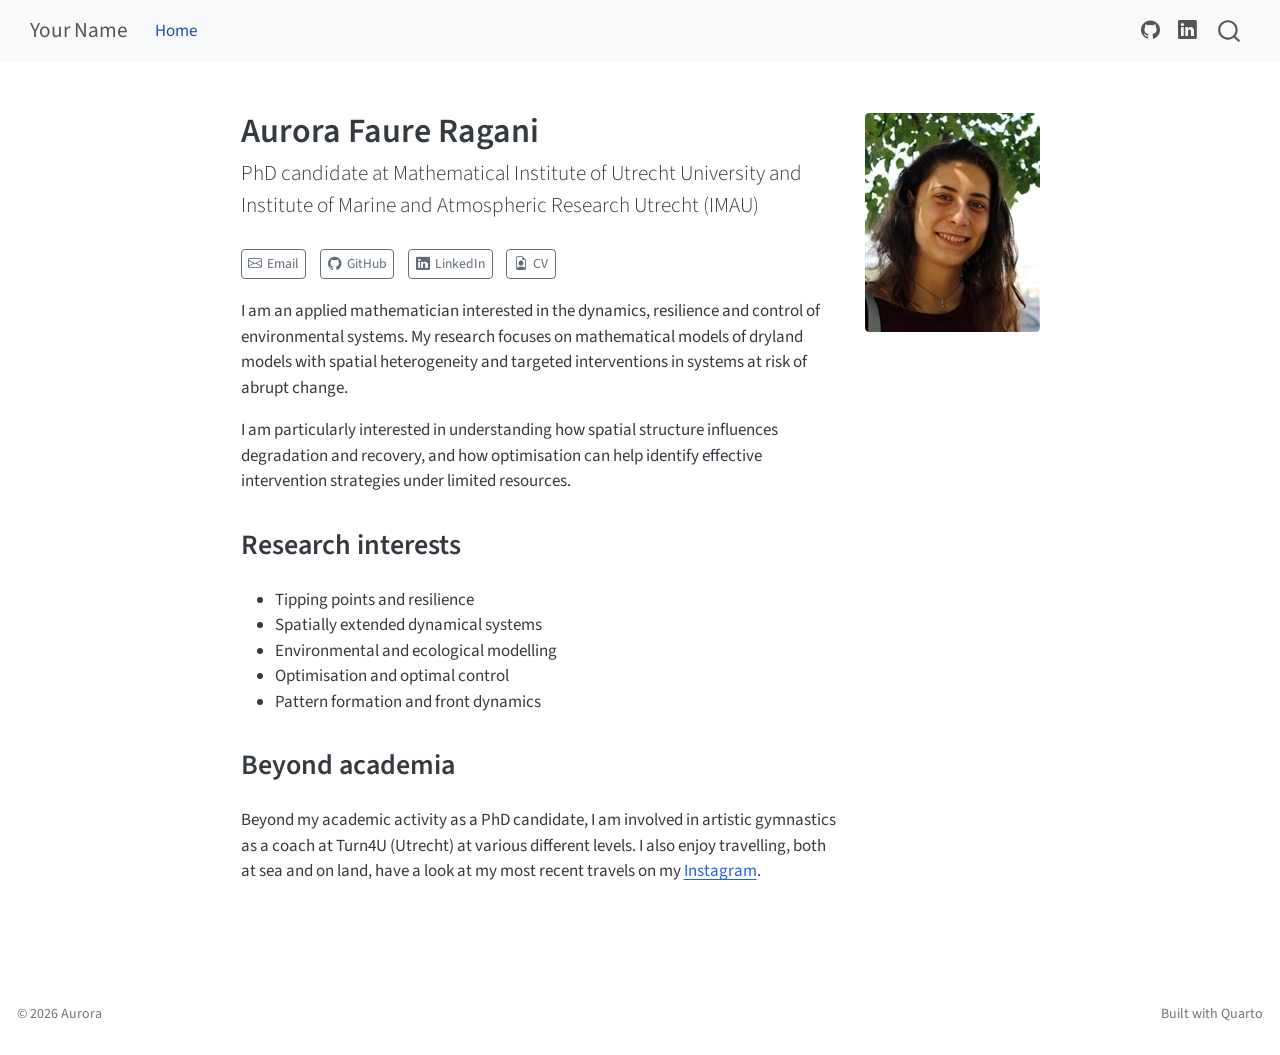
==== index.html @ 25d26d9f "Built site for gh-pages" ====
<!DOCTYPE html>
<html xmlns="http://www.w3.org/1999/xhtml" lang="en" xml:lang="en"><head>

<meta charset="utf-8">
<meta name="generator" content="quarto-1.9.38">

<meta name="viewport" content="width=device-width, initial-scale=1.0, user-scalable=yes">


<title>Aurora Faure Ragani – Your Name</title>
<style>
/* Default styles provided by pandoc.
** See https://pandoc.org/MANUAL.html#variables-for-html for config info.
*/
code{white-space: pre-wrap;}
span.smallcaps{font-variant: small-caps;}
div.columns{display: flex; gap: min(4vw, 1.5em);}
div.column{flex: auto; overflow-x: auto;}
div.hanging-indent{margin-left: 1.5em; text-indent: -1.5em;}
ul.task-list{list-style: none;}
ul.task-list li input[type="checkbox"] {
  width: 0.8em;
  margin: 0 0.8em 0.2em -1em; /* quarto-specific, see https://github.com/quarto-dev/quarto-cli/issues/4556 */ 
  vertical-align: middle;
}
</style>


<script src="site_libs/quarto-nav/quarto-nav.js"></script>
<script src="site_libs/quarto-nav/headroom.min.js"></script>
<script src="site_libs/clipboard/clipboard.min.js"></script>
<script src="site_libs/quarto-search/autocomplete.umd.js"></script>
<script src="site_libs/quarto-search/fuse.min.js"></script>
<script src="site_libs/quarto-search/quarto-search.js"></script>
<meta name="quarto:offset" content="./">
<script src="site_libs/quarto-html/quarto.js" type="module"></script>
<script src="site_libs/quarto-html/tabsets/tabsets.js" type="module"></script>
<script src="site_libs/quarto-html/popper.min.js"></script>
<script src="site_libs/quarto-html/tippy.umd.min.js"></script>
<link href="site_libs/quarto-html/tippy.css" rel="stylesheet">
<link href="site_libs/quarto-html/quarto-syntax-highlighting-15634bcf2e68342d4ad2dfa704d543f6.css" rel="stylesheet" id="quarto-text-highlighting-styles">
<script src="site_libs/bootstrap/bootstrap.min.js"></script>
<link href="site_libs/bootstrap/bootstrap-icons.css" rel="stylesheet">
<link href="site_libs/bootstrap/bootstrap-a0f9fd0d421825b736dc1bbcbcba2219.min.css" rel="stylesheet" append-hash="true" id="quarto-bootstrap" data-mode="light">
<script id="quarto-search-options" type="application/json">{
  "location": "navbar",
  "copy-button": false,
  "collapse-after": 3,
  "panel-placement": "end",
  "type": "overlay",
  "limit": 50,
  "keyboard-shortcut": [
    "f",
    "/",
    "s"
  ],
  "show-item-context": false,
  "language": {
    "search-no-results-text": "No results",
    "search-matching-documents-text": "matching documents",
    "search-copy-link-title": "Copy link to search",
    "search-hide-matches-text": "Hide additional matches",
    "search-more-match-text": "more match in this document",
    "search-more-matches-text": "more matches in this document",
    "search-clear-button-title": "Clear",
    "search-text-placeholder": "",
    "search-detached-cancel-button-title": "Cancel",
    "search-submit-button-title": "Submit",
    "search-label": "Search"
  }
}</script>
<style>html{ scroll-behavior: smooth; }</style>


<link rel="stylesheet" href="styles.css">
</head>

<body class="nav-fixed fullcontent quarto-light">

<div id="quarto-search-results"></div>
  <header id="quarto-header" class="headroom fixed-top">
    <nav class="navbar navbar-expand-lg " data-bs-theme="dark">
      <div class="navbar-container container-fluid">
      <div class="navbar-brand-container mx-auto">
    <a class="navbar-brand" href="./index.html">
    <span class="navbar-title">Your Name</span>
    </a>
  </div>
            <div id="quarto-search" class="" title="Search"></div>
          <button class="navbar-toggler" type="button" data-bs-toggle="collapse" data-bs-target="#navbarCollapse" aria-controls="navbarCollapse" role="menu" aria-expanded="false" aria-label="Toggle navigation" onclick="if (window.quartoToggleHeadroom) { window.quartoToggleHeadroom(); }">
  <span class="navbar-toggler-icon"></span>
</button>
          <div class="collapse navbar-collapse" id="navbarCollapse">
            <ul class="navbar-nav navbar-nav-scroll me-auto">
  <li class="nav-item">
    <a class="nav-link active" href="./index.html" aria-current="page"> 
<span class="menu-text">Home</span></a>
  </li>  
</ul>
            <ul class="navbar-nav navbar-nav-scroll ms-auto">
  <li class="nav-item compact">
    <a class="nav-link" href="https://github.com/aurorafaureragani"> <i class="bi bi-github" role="img" aria-label="GitHub">
</i> 
<span class="menu-text"></span></a>
  </li>  
  <li class="nav-item compact">
    <a class="nav-link" href="https://www.linkedin.com/in/aurora-f-b29453156/"> <i class="bi bi-linkedin" role="img" aria-label="LinkedIn">
</i> 
<span class="menu-text"></span></a>
  </li>  
</ul>
          </div> <!-- /navcollapse -->
            <div class="quarto-navbar-tools">
</div>
      </div> <!-- /container-fluid -->
    </nav>
</header>
<!-- content -->
<div id="quarto-content" class="quarto-container page-columns page-rows-contents page-layout-article page-navbar">
<!-- sidebar -->
<!-- margin-sidebar -->
    
<!-- main -->
<div class="quarto-about-solana column-body">
  <div class="about-entity">
    <div class="entity-contents">
      <header id="title-block-header" class="quarto-title-block default">
<div class="quarto-title">
<h1 class="title">Aurora Faure Ragani</h1>
<p class="subtitle lead">PhD candidate at Mathematical Institute of Utrecht University and Institute of Marine and Atmospheric Research Utrecht (IMAU)</p>
</div>
<div class="quarto-title-meta">
  </div>
</header> <div class="about-links">
  <a href="mailto:a.faureragani@uu.nl" class="about-link" rel="" target="">
    <i class="bi bi-envelope"></i>
     <span class="about-link-text">Email</span>
  </a>
  <a href="https://github.com/aurorafaureragani" class="about-link" rel="" target="">
    <i class="bi bi-github"></i>
     <span class="about-link-text">GitHub</span>
  </a>
  <a href="https://www.linkedin.com/in/aurora-f-b29453156/" class="about-link" rel="" target="">
    <i class="bi bi-linkedin"></i>
     <span class="about-link-text">LinkedIn</span>
  </a>
  <a href="/files/cv.pdf" class="about-link" rel="" target="">
    <i class="bi bi-file-earmark-person"></i>
     <span class="about-link-text">CV</span>
  </a>
</div>
      <div class="about-contents"><main class="content" id="quarto-document-content">
<p>I am an applied mathematician interested in the dynamics, resilience and control of environmental systems. My research focuses on mathematical models of dryland models with spatial heterogeneity and targeted interventions in systems at risk of abrupt change.</p>
<p>I am particularly interested in understanding how spatial structure influences degradation and recovery, and how optimisation can help identify effective intervention strategies under limited resources.</p>
<section id="research-interests" class="level2">
<h2 data-anchor-id="research-interests">Research interests</h2>
<ul>
<li>Tipping points and resilience</li>
<li>Spatially extended dynamical systems</li>
<li>Environmental and ecological modelling</li>
<li>Optimisation and optimal control</li>
<li>Pattern formation and front dynamics</li>
</ul>
</section>
<section id="beyond-academia" class="level2">
<h2 data-anchor-id="beyond-academia">Beyond academia</h2>
<p>Beyond my academic activity as a PhD candidate, I am involved in artistic gymnastics as a coach at Turn4U (Utrecht) at various different levels. I also enjoy travelling, both at sea and on land, have a look at my most recent travels on my <a href="https://www.instagram.com/aurorafaureragani/">Instagram</a>.</p>


</section>
</main></div>
    </div>
    <img src="images/profile.jpg" class="about-image
  rounded " style="width: 18em;">
  </div>
</div>
 <!-- /main -->
<script id="quarto-html-after-body" type="application/javascript">
  window.document.addEventListener("DOMContentLoaded", function (event) {
    const isCodeAnnotation = (el) => {
      for (const clz of el.classList) {
        if (clz.startsWith('code-annotation-')) {                     
          return true;
        }
      }
      return false;
    }
    const onCopySuccess = function(e) {
      // button target
      const button = e.trigger;
      // don't keep focus
      button.blur();
      // flash "checked"
      button.classList.add('code-copy-button-checked');
      var currentTitle = button.getAttribute("title");
      button.setAttribute("title", "Copied!");
      let tooltip;
      if (window.bootstrap) {
        button.setAttribute("data-bs-toggle", "tooltip");
        button.setAttribute("data-bs-placement", "left");
        button.setAttribute("data-bs-title", "Copied!");
        tooltip = new bootstrap.Tooltip(button, 
          { trigger: "manual", 
            customClass: "code-copy-button-tooltip",
            offset: [0, -8]});
        tooltip.show();    
      }
      setTimeout(function() {
        if (tooltip) {
          tooltip.hide();
          button.removeAttribute("data-bs-title");
          button.removeAttribute("data-bs-toggle");
          button.removeAttribute("data-bs-placement");
        }
        button.setAttribute("title", currentTitle);
        button.classList.remove('code-copy-button-checked');
      }, 1000);
      // clear code selection
      e.clearSelection();
    }
    const getTextToCopy = function(trigger) {
      const outerScaffold = trigger.parentElement.cloneNode(true);
      const codeEl = outerScaffold.querySelector('code');
      for (const childEl of codeEl.children) {
        if (isCodeAnnotation(childEl)) {
          childEl.remove();
        }
      }
      return codeEl.innerText;
    }
    const clipboard = new window.ClipboardJS('.code-copy-button:not([data-in-quarto-modal])', {
      text: getTextToCopy
    });
    clipboard.on('success', onCopySuccess);
    if (window.document.getElementById('quarto-embedded-source-code-modal')) {
      const clipboardModal = new window.ClipboardJS('.code-copy-button[data-in-quarto-modal]', {
        text: getTextToCopy,
        container: window.document.getElementById('quarto-embedded-source-code-modal')
      });
      clipboardModal.on('success', onCopySuccess);
    }
      var localhostRegex = new RegExp(/^(?:http|https):\/\/localhost\:?[0-9]*\//);
      var mailtoRegex = new RegExp(/^mailto:/);
        var filterRegex = new RegExp("https:\/\/aurorafaureragani\.github\.io");
      var isInternal = (href) => {
          return filterRegex.test(href) || localhostRegex.test(href) || mailtoRegex.test(href);
      }
      // Inspect non-navigation links and adorn them if external
     var links = window.document.querySelectorAll('a[href]:not(.nav-link):not(.navbar-brand):not(.toc-action):not(.sidebar-link):not(.sidebar-item-toggle):not(.pagination-link):not(.no-external):not([aria-hidden]):not(.dropdown-item):not(.quarto-navigation-tool):not(.about-link)');
      for (var i=0; i<links.length; i++) {
        const link = links[i];
        if (!isInternal(link.href)) {
          // undo the damage that might have been done by quarto-nav.js in the case of
          // links that we want to consider external
          if (link.dataset.originalHref !== undefined) {
            link.href = link.dataset.originalHref;
          }
        }
      }
    function tippyHover(el, contentFn, onTriggerFn, onUntriggerFn) {
      const config = {
        allowHTML: true,
        maxWidth: 500,
        delay: 100,
        arrow: false,
        appendTo: function(el) {
            return el.parentElement;
        },
        interactive: true,
        interactiveBorder: 10,
        theme: 'quarto',
        placement: 'bottom-start',
      };
      if (contentFn) {
        config.content = contentFn;
      }
      if (onTriggerFn) {
        config.onTrigger = onTriggerFn;
      }
      if (onUntriggerFn) {
        config.onUntrigger = onUntriggerFn;
      }
      window.tippy(el, config); 
    }
    const noterefs = window.document.querySelectorAll('a[role="doc-noteref"]');
    for (var i=0; i<noterefs.length; i++) {
      const ref = noterefs[i];
      tippyHover(ref, function() {
        // use id or data attribute instead here
        let href = ref.getAttribute('data-footnote-href') || ref.getAttribute('href');
        try { href = new URL(href).hash; } catch {}
        const id = href.replace(/^#\/?/, "");
        const note = window.document.getElementById(id);
        if (note) {
          return note.innerHTML;
        } else {
          return "";
        }
      });
    }
    const xrefs = window.document.querySelectorAll('a.quarto-xref');
    const processXRef = (id, note) => {
      // Strip column container classes
      const stripColumnClz = (el) => {
        el.classList.remove("page-full", "page-columns");
        if (el.children) {
          for (const child of el.children) {
            stripColumnClz(child);
          }
        }
      }
      stripColumnClz(note)
      if (id === null || id.startsWith('sec-')) {
        // Special case sections, only their first couple elements
        const container = document.createElement("div");
        if (note.children && note.children.length > 2) {
          container.appendChild(note.children[0].cloneNode(true));
          for (let i = 1; i < note.children.length; i++) {
            const child = note.children[i];
            if (child.tagName === "P" && child.innerText === "") {
              continue;
            } else {
              container.appendChild(child.cloneNode(true));
              break;
            }
          }
          if (window.Quarto?.typesetMath) {
            window.Quarto.typesetMath(container);
          }
          return container.innerHTML
        } else {
          if (window.Quarto?.typesetMath) {
            window.Quarto.typesetMath(note);
          }
          return note.innerHTML;
        }
      } else {
        // Remove any anchor links if they are present
        const anchorLink = note.querySelector('a.anchorjs-link');
        if (anchorLink) {
          anchorLink.remove();
        }
        if (window.Quarto?.typesetMath) {
          window.Quarto.typesetMath(note);
        }
        if (note.classList.contains("callout")) {
          return note.outerHTML;
        } else {
          return note.innerHTML;
        }
      }
    }
    for (var i=0; i<xrefs.length; i++) {
      const xref = xrefs[i];
      tippyHover(xref, undefined, function(instance) {
        instance.disable();
        let url = xref.getAttribute('href');
        let hash = undefined; 
        if (url.startsWith('#')) {
          hash = url;
        } else {
          try { hash = new URL(url).hash; } catch {}
        }
        if (hash) {
          const id = hash.replace(/^#\/?/, "");
          const note = window.document.getElementById(id);
          if (note !== null) {
            try {
              const html = processXRef(id, note.cloneNode(true));
              instance.setContent(html);
            } finally {
              instance.enable();
              instance.show();
            }
          } else {
            // See if we can fetch this
            fetch(url.split('#')[0])
            .then(res => res.text())
            .then(html => {
              const parser = new DOMParser();
              const htmlDoc = parser.parseFromString(html, "text/html");
              const note = htmlDoc.getElementById(id);
              if (note !== null) {
                const html = processXRef(id, note);
                instance.setContent(html);
              } 
            }).finally(() => {
              instance.enable();
              instance.show();
            });
          }
        } else {
          // See if we can fetch a full url (with no hash to target)
          // This is a special case and we should probably do some content thinning / targeting
          fetch(url)
          .then(res => res.text())
          .then(html => {
            const parser = new DOMParser();
            const htmlDoc = parser.parseFromString(html, "text/html");
            const note = htmlDoc.querySelector('main.content');
            if (note !== null) {
              // This should only happen for chapter cross references
              // (since there is no id in the URL)
              // remove the first header
              if (note.children.length > 0 && note.children[0].tagName === "HEADER") {
                note.children[0].remove();
              }
              const html = processXRef(null, note);
              instance.setContent(html);
            } 
          }).finally(() => {
            instance.enable();
            instance.show();
          });
        }
      }, function(instance) {
      });
    }
        let selectedAnnoteEl;
        const selectorForAnnotation = ( cell, annotation) => {
          let cellAttr = 'data-code-cell="' + cell + '"';
          let lineAttr = 'data-code-annotation="' +  annotation + '"';
          const selector = 'span[' + cellAttr + '][' + lineAttr + ']';
          return selector;
        }
        const selectCodeLines = (annoteEl) => {
          const doc = window.document;
          const targetCell = annoteEl.getAttribute("data-target-cell");
          const targetAnnotation = annoteEl.getAttribute("data-target-annotation");
          const annoteSpan = window.document.querySelector(selectorForAnnotation(targetCell, targetAnnotation));
          const lines = annoteSpan.getAttribute("data-code-lines").split(",");
          const lineIds = lines.map((line) => {
            return targetCell + "-" + line;
          })
          let top = null;
          let height = null;
          let parent = null;
          if (lineIds.length > 0) {
              //compute the position of the single el (top and bottom and make a div)
              const el = window.document.getElementById(lineIds[0]);
              top = el.offsetTop;
              height = el.offsetHeight;
              parent = el.parentElement.parentElement;
            if (lineIds.length > 1) {
              const lastEl = window.document.getElementById(lineIds[lineIds.length - 1]);
              const bottom = lastEl.offsetTop + lastEl.offsetHeight;
              height = bottom - top;
            }
            if (top !== null && height !== null && parent !== null) {
              // cook up a div (if necessary) and position it 
              let div = window.document.getElementById("code-annotation-line-highlight");
              if (div === null) {
                div = window.document.createElement("div");
                div.setAttribute("id", "code-annotation-line-highlight");
                div.style.position = 'absolute';
                parent.appendChild(div);
              }
              div.style.top = top - 2 + "px";
              div.style.height = height + 4 + "px";
              div.style.left = 0;
              let gutterDiv = window.document.getElementById("code-annotation-line-highlight-gutter");
              if (gutterDiv === null) {
                gutterDiv = window.document.createElement("div");
                gutterDiv.setAttribute("id", "code-annotation-line-highlight-gutter");
                gutterDiv.style.position = 'absolute';
                const codeCell = window.document.getElementById(targetCell);
                const gutter = codeCell.querySelector('.code-annotation-gutter');
                gutter.appendChild(gutterDiv);
              }
              gutterDiv.style.top = top - 2 + "px";
              gutterDiv.style.height = height + 4 + "px";
            }
            selectedAnnoteEl = annoteEl;
          }
        };
        const unselectCodeLines = () => {
          const elementsIds = ["code-annotation-line-highlight", "code-annotation-line-highlight-gutter"];
          elementsIds.forEach((elId) => {
            const div = window.document.getElementById(elId);
            if (div) {
              div.remove();
            }
          });
          selectedAnnoteEl = undefined;
        };
          // Handle positioning of the toggle
      window.addEventListener(
        "resize",
        throttle(() => {
          elRect = undefined;
          if (selectedAnnoteEl) {
            selectCodeLines(selectedAnnoteEl);
          }
        }, 10)
      );
      function throttle(fn, ms) {
      let throttle = false;
      let timer;
        return (...args) => {
          if(!throttle) { // first call gets through
              fn.apply(this, args);
              throttle = true;
          } else { // all the others get throttled
              if(timer) clearTimeout(timer); // cancel #2
              timer = setTimeout(() => {
                fn.apply(this, args);
                timer = throttle = false;
              }, ms);
          }
        };
      }
        // Attach click handler to the DT
        const annoteDls = window.document.querySelectorAll('dt[data-target-cell]');
        for (const annoteDlNode of annoteDls) {
          annoteDlNode.addEventListener('click', (event) => {
            const clickedEl = event.target;
            if (clickedEl !== selectedAnnoteEl) {
              unselectCodeLines();
              const activeEl = window.document.querySelector('dt[data-target-cell].code-annotation-active');
              if (activeEl) {
                activeEl.classList.remove('code-annotation-active');
              }
              selectCodeLines(clickedEl);
              clickedEl.classList.add('code-annotation-active');
            } else {
              // Unselect the line
              unselectCodeLines();
              clickedEl.classList.remove('code-annotation-active');
            }
          });
        }
    const findCites = (el) => {
      const parentEl = el.parentElement;
      if (parentEl) {
        const cites = parentEl.dataset.cites;
        if (cites) {
          return {
            el,
            cites: cites.split(' ')
          };
        } else {
          return findCites(el.parentElement)
        }
      } else {
        return undefined;
      }
    };
    var bibliorefs = window.document.querySelectorAll('a[role="doc-biblioref"]');
    for (var i=0; i<bibliorefs.length; i++) {
      const ref = bibliorefs[i];
      const citeInfo = findCites(ref);
      if (citeInfo) {
        tippyHover(citeInfo.el, function() {
          var popup = window.document.createElement('div');
          citeInfo.cites.forEach(function(cite) {
            var citeDiv = window.document.createElement('div');
            citeDiv.classList.add('hanging-indent');
            citeDiv.classList.add('csl-entry');
            var biblioDiv = window.document.getElementById('ref-' + cite);
            if (biblioDiv) {
              citeDiv.innerHTML = biblioDiv.innerHTML;
            }
            popup.appendChild(citeDiv);
          });
          return popup.innerHTML;
        });
      }
    }
  });
  </script>
</div> <!-- /content -->
<footer class="footer">
  <div class="nav-footer">
    <div class="nav-footer-left">
<p>© 2026 Aurora</p>
</div>   
    <div class="nav-footer-center">
      &nbsp;
    </div>
    <div class="nav-footer-right">
<p>Built with Quarto</p>
</div>
  </div>
</footer>




<script src="site_libs/quarto-html/zenscroll-min.js"></script>
</body></html>
---- site_libs/quarto-html/tippy.css ----
.tippy-box[data-animation=fade][data-state=hidden]{opacity:0}[data-tippy-root]{max-width:calc(100vw - 10px)}.tippy-box{position:relative;background-color:#333;color:#fff;border-radius:4px;font-size:14px;line-height:1.4;white-space:normal;outline:0;transition-property:transform,visibility,opacity}.tippy-box[data-placement^=top]>.tippy-arrow{bottom:0}.tippy-box[data-placement^=top]>.tippy-arrow:before{bottom:-7px;left:0;border-width:8px 8px 0;border-top-color:initial;transform-origin:center top}.tippy-box[data-placement^=bottom]>.tippy-arrow{top:0}.tippy-box[data-placement^=bottom]>.tippy-arrow:before{top:-7px;left:0;border-width:0 8px 8px;border-bottom-color:initial;transform-origin:center bottom}.tippy-box[data-placement^=left]>.tippy-arrow{right:0}.tippy-box[data-placement^=left]>.tippy-arrow:before{border-width:8px 0 8px 8px;border-left-color:initial;right:-7px;transform-origin:center left}.tippy-box[data-placement^=right]>.tippy-arrow{left:0}.tippy-box[data-placement^=right]>.tippy-arrow:before{left:-7px;border-width:8px 8px 8px 0;border-right-color:initial;transform-origin:center right}.tippy-box[data-inertia][data-state=visible]{transition-timing-function:cubic-bezier(.54,1.5,.38,1.11)}.tippy-arrow{width:16px;height:16px;color:#333}.tippy-arrow:before{content:"";position:absolute;border-color:transparent;border-style:solid}.tippy-content{position:relative;padding:5px 9px;z-index:1}
---- site_libs/quarto-html/quarto-syntax-highlighting-15634bcf2e68342d4ad2dfa704d543f6.css ----
/* quarto syntax highlight colors */
:root {
  --quarto-hl-ot-color: #003B4F;
  --quarto-hl-at-color: #657422;
  --quarto-hl-ss-color: #20794D;
  --quarto-hl-an-color: #5E5E5E;
  --quarto-hl-fu-color: #4758AB;
  --quarto-hl-st-color: #20794D;
  --quarto-hl-cf-color: #003B4F;
  --quarto-hl-op-color: #5E5E5E;
  --quarto-hl-er-color: #AD0000;
  --quarto-hl-bn-color: #AD0000;
  --quarto-hl-al-color: #AD0000;
  --quarto-hl-va-color: #111111;
  --quarto-hl-bu-color: inherit;
  --quarto-hl-ex-color: inherit;
  --quarto-hl-pp-color: #AD0000;
  --quarto-hl-in-color: #5E5E5E;
  --quarto-hl-vs-color: #20794D;
  --quarto-hl-wa-color: #5E5E5E;
  --quarto-hl-do-color: #5E5E5E;
  --quarto-hl-im-color: #00769E;
  --quarto-hl-ch-color: #20794D;
  --quarto-hl-dt-color: #AD0000;
  --quarto-hl-fl-color: #AD0000;
  --quarto-hl-co-color: #5E5E5E;
  --quarto-hl-cv-color: #5E5E5E;
  --quarto-hl-cn-color: #8f5902;
  --quarto-hl-sc-color: #5E5E5E;
  --quarto-hl-dv-color: #AD0000;
  --quarto-hl-kw-color: #003B4F;
}

/* other quarto variables */
:root {
  --quarto-font-monospace: SFMono-Regular, Menlo, Monaco, Consolas, "Liberation Mono", "Courier New", monospace;
}

/* syntax highlight based on Pandoc's rules */
pre > code.sourceCode > span {
  color: #003B4F;
}

code.sourceCode > span {
  color: #003B4F;
}

div.sourceCode,
div.sourceCode pre.sourceCode {
  color: #003B4F;
}

/* Normal */
code span {
  color: #003B4F;
}

/* Alert */
code span.al {
  color: #AD0000;
  font-style: inherit;
}

/* Annotation */
code span.an {
  color: #5E5E5E;
  font-style: inherit;
}

/* Attribute */
code span.at {
  color: #657422;
  font-style: inherit;
}

/* BaseN */
code span.bn {
  color: #AD0000;
  font-style: inherit;
}

/* BuiltIn */
code span.bu {
  font-style: inherit;
}

/* ControlFlow */
code span.cf {
  color: #003B4F;
  font-weight: bold;
  font-style: inherit;
}

/* Char */
code span.ch {
  color: #20794D;
  font-style: inherit;
}

/* Constant */
code span.cn {
  color: #8f5902;
  font-style: inherit;
}

/* Comment */
code span.co {
  color: #5E5E5E;
  font-style: inherit;
}

/* CommentVar */
code span.cv {
  color: #5E5E5E;
  font-style: italic;
}

/* Documentation */
code span.do {
  color: #5E5E5E;
  font-style: italic;
}

/* DataType */
code span.dt {
  color: #AD0000;
  font-style: inherit;
}

/* DecVal */
code span.dv {
  color: #AD0000;
  font-style: inherit;
}

/* Error */
code span.er {
  color: #AD0000;
  font-style: inherit;
}

/* Extension */
code span.ex {
  font-style: inherit;
}

/* Float */
code span.fl {
  color: #AD0000;
  font-style: inherit;
}

/* Function */
code span.fu {
  color: #4758AB;
  font-style: inherit;
}

/* Import */
code span.im {
  color: #00769E;
  font-style: inherit;
}

/* Information */
code span.in {
  color: #5E5E5E;
  font-style: inherit;
}

/* Keyword */
code span.kw {
  color: #003B4F;
  font-weight: bold;
  font-style: inherit;
}

/* Operator */
code span.op {
  color: #5E5E5E;
  font-style: inherit;
}

/* Other */
code span.ot {
  color: #003B4F;
  font-style: inherit;
}

/* Preprocessor */
code span.pp {
  color: #AD0000;
  font-style: inherit;
}

/* SpecialChar */
code span.sc {
  color: #5E5E5E;
  font-style: inherit;
}

/* SpecialString */
code span.ss {
  color: #20794D;
  font-style: inherit;
}

/* String */
code span.st {
  color: #20794D;
  font-style: inherit;
}

/* Variable */
code span.va {
  color: #111111;
  font-style: inherit;
}

/* VerbatimString */
code span.vs {
  color: #20794D;
  font-style: inherit;
}

/* Warning */
code span.wa {
  color: #5E5E5E;
  font-style: italic;
}

.prevent-inlining {
  content: "</";
}

/*# sourceMappingURL=f23921c56f73e400b49028c9186a1aa0.css.map */
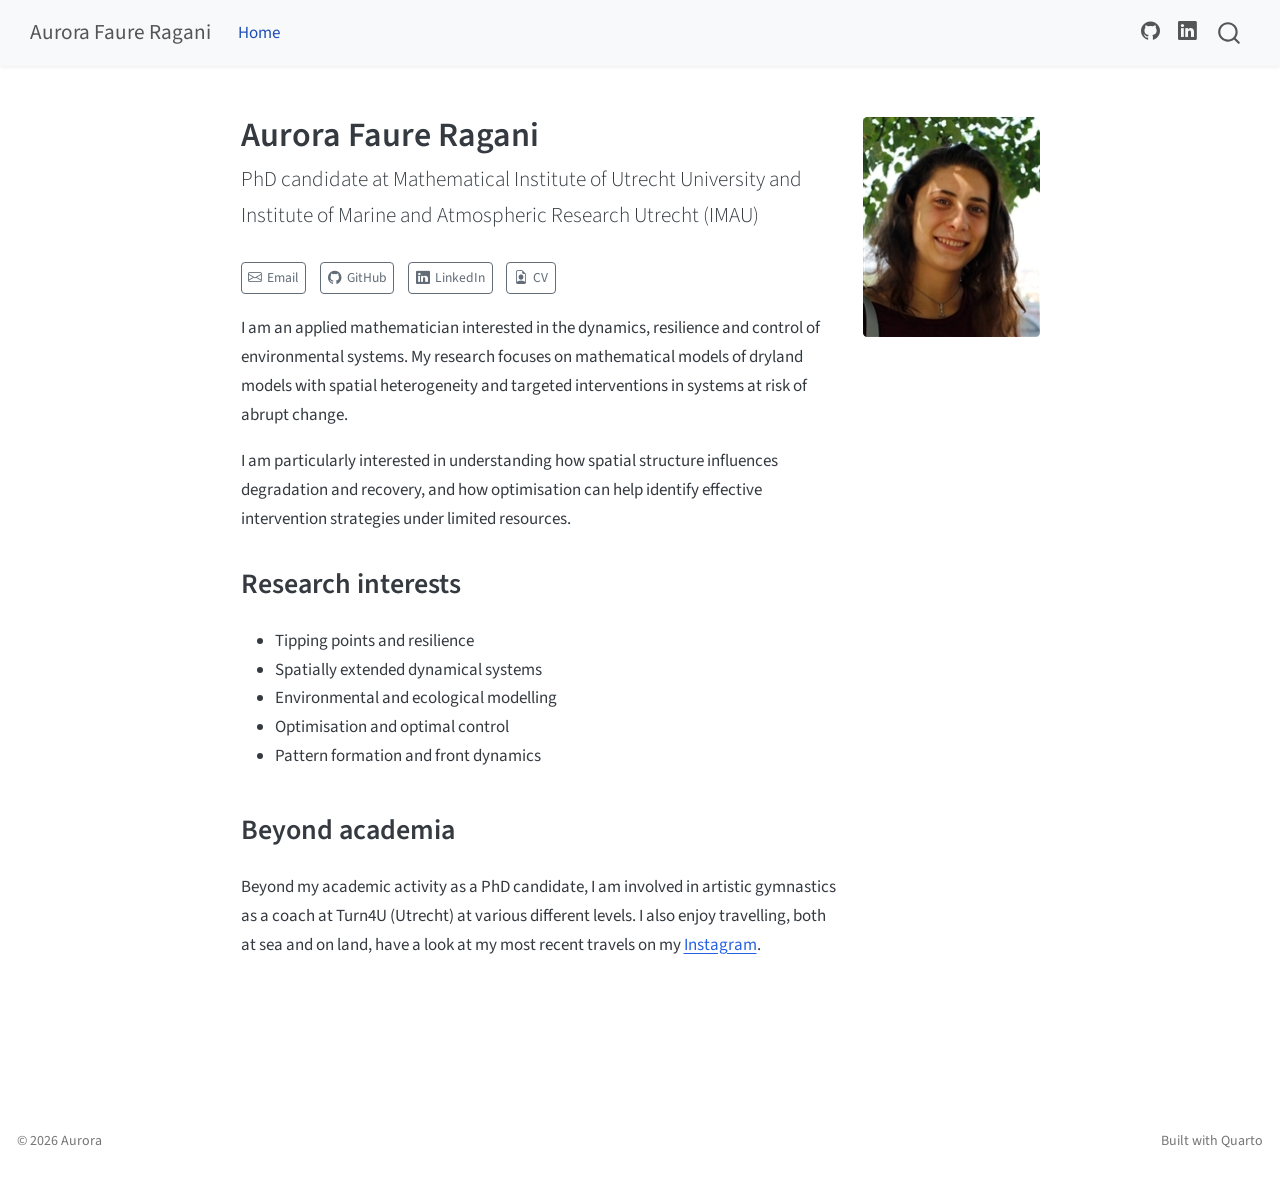
==== commit f76732f6: "Built site for gh-pages" ====
--- a/index.html
+++ b/index.html
@@ -7,7 +7,7 @@
 <meta name="viewport" content="width=device-width, initial-scale=1.0, user-scalable=yes">
 
 
-<title>Aurora Faure Ragani – Your Name</title>
+<title>Aurora Faure Ragani</title>
 <style>
 /* Default styles provided by pandoc.
 ** See https://pandoc.org/MANUAL.html#variables-for-html for config info.
@@ -83,7 +83,7 @@
       <div class="navbar-container container-fluid">
       <div class="navbar-brand-container mx-auto">
     <a class="navbar-brand" href="./index.html">
-    <span class="navbar-title">Your Name</span>
+    <span class="navbar-title">Aurora Faure Ragani</span>
     </a>
   </div>
             <div id="quarto-search" class="" title="Search"></div>
@@ -99,7 +99,7 @@
 </ul>
             <ul class="navbar-nav navbar-nav-scroll ms-auto">
   <li class="nav-item compact">
-    <a class="nav-link" href="https://github.com/aurorafaureragani"> <i class="bi bi-github" role="img" aria-label="GitHub">
+    <a class="nav-link" href="https://github.com/AuroraFaureRagani"> <i class="bi bi-github" role="img" aria-label="GitHub">
 </i> 
 <span class="menu-text"></span></a>
   </li>  
@@ -136,7 +136,7 @@
     <i class="bi bi-envelope"></i>
      <span class="about-link-text">Email</span>
   </a>
-  <a href="https://github.com/aurorafaureragani" class="about-link" rel="" target="">
+  <a href="https://github.com/AuroraFaureRagani" class="about-link" rel="" target="">
     <i class="bi bi-github"></i>
      <span class="about-link-text">GitHub</span>
   </a>
@@ -241,7 +241,7 @@
     }
       var localhostRegex = new RegExp(/^(?:http|https):\/\/localhost\:?[0-9]*\//);
       var mailtoRegex = new RegExp(/^mailto:/);
-        var filterRegex = new RegExp("https:\/\/aurorafaureragani\.github\.io");
+        var filterRegex = new RegExp("https:\/\/AuroraFaureRagani\.github\.io");
       var isInternal = (href) => {
           return filterRegex.test(href) || localhostRegex.test(href) || mailtoRegex.test(href);
       }
--- a/styles.css
+++ b/styles.css
@@ -0,0 +1,31 @@
+/* General page spacing */
+body {
+  line-height: 1.7;
+}
+
+/* Navigation bar */
+.navbar {
+  box-shadow: 0 1px 4px rgba(0, 0, 0, 0.08);
+}
+
+/* Section headings */
+h2 {
+  margin-top: 2.5rem;
+  margin-bottom: 1rem;
+  font-weight: 600;
+}
+
+/* Homepage profile image */
+.quarto-about-solana .about-image {
+  object-fit: cover;
+}
+
+/* Limit very long text lines */
+.quarto-about-solana .about-contents {
+  max-width: 760px;
+}
+
+/* Footer */
+.nav-footer {
+  margin-top: 3rem;
+}
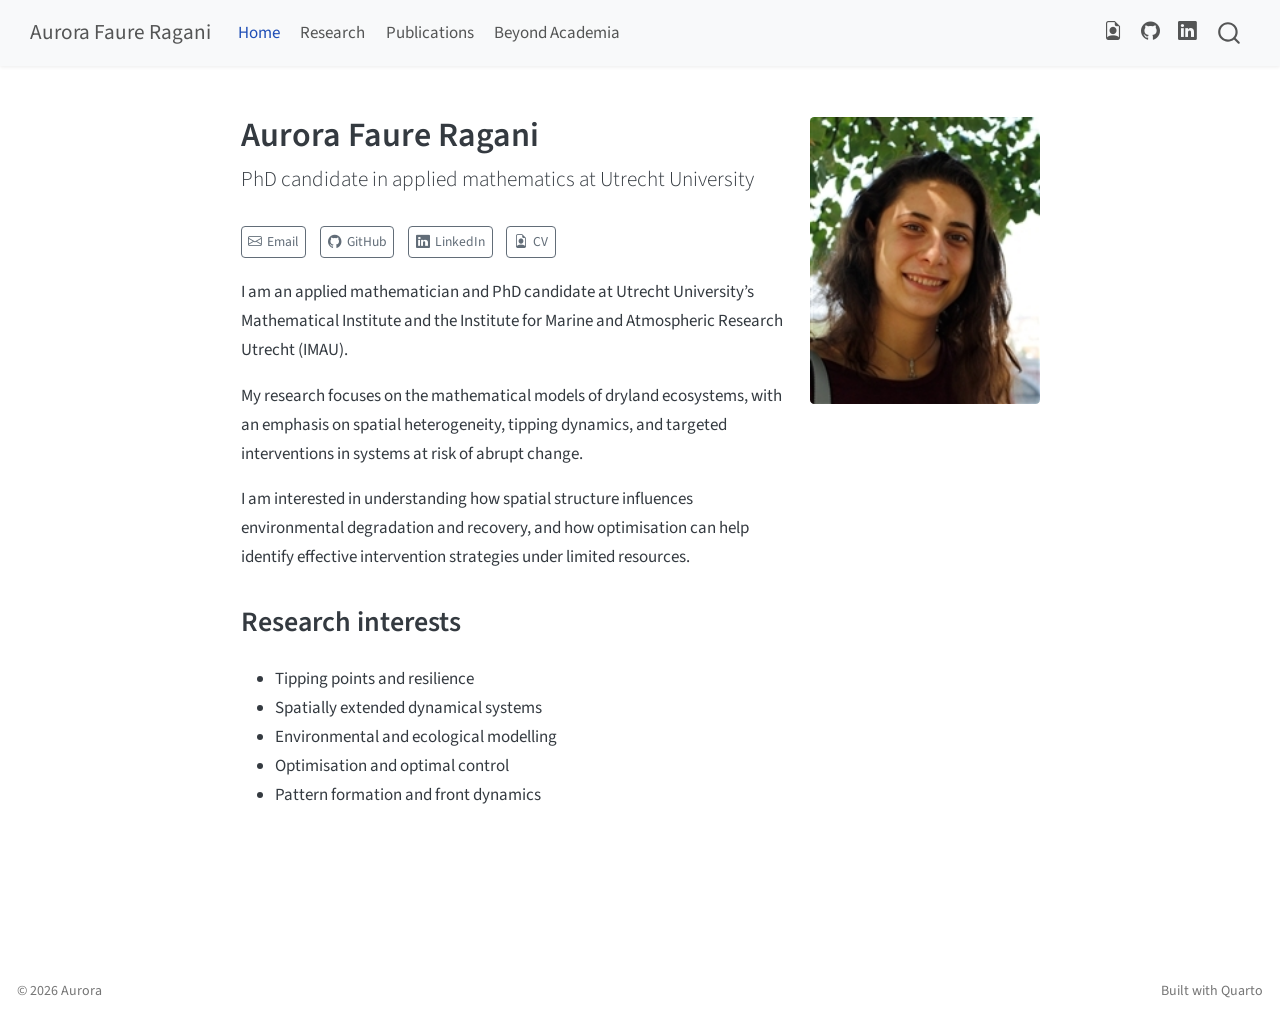
==== commit 54adeb3b: "Built site for gh-pages" ====
--- a/index.html
+++ b/index.html
@@ -96,8 +96,25 @@
     <a class="nav-link active" href="./index.html" aria-current="page"> 
 <span class="menu-text">Home</span></a>
   </li>  
+  <li class="nav-item">
+    <a class="nav-link" href="./research.html"> 
+<span class="menu-text">Research</span></a>
+  </li>  
+  <li class="nav-item">
+    <a class="nav-link" href="./publications.html"> 
+<span class="menu-text">Publications</span></a>
+  </li>  
+  <li class="nav-item">
+    <a class="nav-link" href="./beyond-academia.html"> 
+<span class="menu-text">Beyond Academia</span></a>
+  </li>  
 </ul>
             <ul class="navbar-nav navbar-nav-scroll ms-auto">
+  <li class="nav-item compact">
+    <a class="nav-link" href="./files/cv.pdf"> <i class="bi bi-file-earmark-person" role="img" aria-label="CV">
+</i> 
+<span class="menu-text"></span></a>
+  </li>  
   <li class="nav-item compact">
     <a class="nav-link" href="https://github.com/AuroraFaureRagani"> <i class="bi bi-github" role="img" aria-label="GitHub">
 </i> 
@@ -127,7 +144,7 @@
       <header id="title-block-header" class="quarto-title-block default">
 <div class="quarto-title">
 <h1 class="title">Aurora Faure Ragani</h1>
-<p class="subtitle lead">PhD candidate at Mathematical Institute of Utrecht University and Institute of Marine and Atmospheric Research Utrecht (IMAU)</p>
+<p class="subtitle lead">PhD candidate in applied mathematics at Utrecht University</p>
 </div>
 <div class="quarto-title-meta">
   </div>
@@ -150,8 +167,9 @@
   </a>
 </div>
       <div class="about-contents"><main class="content" id="quarto-document-content">
-<p>I am an applied mathematician interested in the dynamics, resilience and control of environmental systems. My research focuses on mathematical models of dryland models with spatial heterogeneity and targeted interventions in systems at risk of abrupt change.</p>
-<p>I am particularly interested in understanding how spatial structure influences degradation and recovery, and how optimisation can help identify effective intervention strategies under limited resources.</p>
+<p>I am an applied mathematician and PhD candidate at Utrecht University’s Mathematical Institute and the Institute for Marine and Atmospheric Research Utrecht (IMAU).</p>
+<p>My research focuses on the mathematical models of dryland ecosystems, with an emphasis on spatial heterogeneity, tipping dynamics, and targeted interventions in systems at risk of abrupt change.</p>
+<p>I am interested in understanding how spatial structure influences environmental degradation and recovery, and how optimisation can help identify effective intervention strategies under limited resources.</p>
 <section id="research-interests" class="level2">
 <h2 data-anchor-id="research-interests">Research interests</h2>
 <ul>
@@ -161,10 +179,6 @@
 <li>Optimisation and optimal control</li>
 <li>Pattern formation and front dynamics</li>
 </ul>
-</section>
-<section id="beyond-academia" class="level2">
-<h2 data-anchor-id="beyond-academia">Beyond academia</h2>
-<p>Beyond my academic activity as a PhD candidate, I am involved in artistic gymnastics as a coach at Turn4U (Utrecht) at various different levels. I also enjoy travelling, both at sea and on land, have a look at my most recent travels on my <a href="https://www.instagram.com/aurorafaureragani/">Instagram</a>.</p>
 
 
 </section>
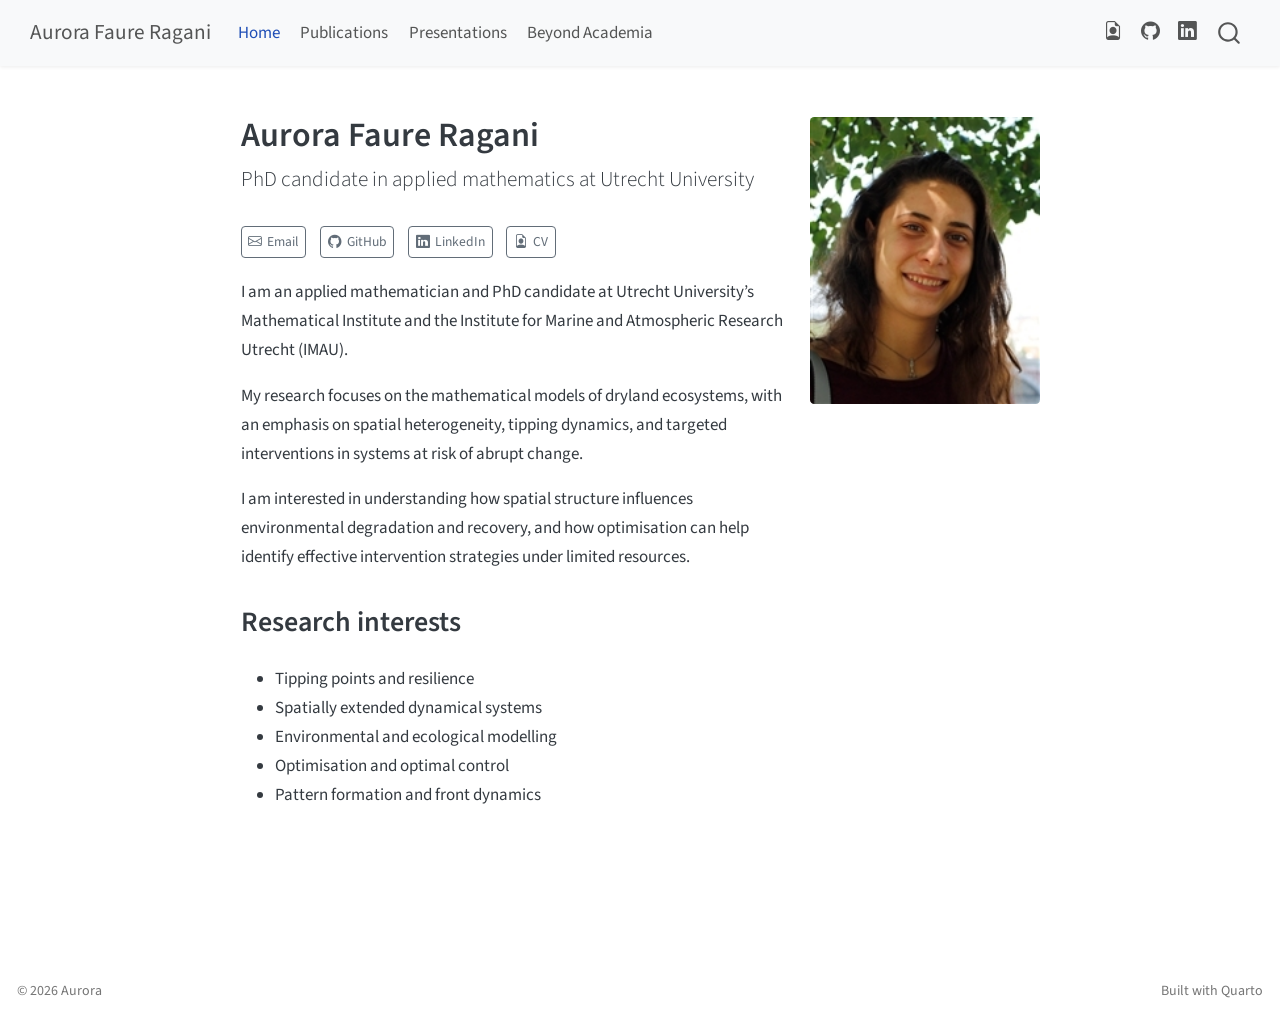
==== commit 553817c9: "Built site for gh-pages" ====
--- a/index.html
+++ b/index.html
@@ -97,12 +97,12 @@
 <span class="menu-text">Home</span></a>
   </li>  
   <li class="nav-item">
-    <a class="nav-link" href="./research.html"> 
-<span class="menu-text">Research</span></a>
+    <a class="nav-link" href="./publications.html"> 
+<span class="menu-text">Publications</span></a>
   </li>  
   <li class="nav-item">
-    <a class="nav-link" href="./publications.html"> 
-<span class="menu-text">Publications</span></a>
+    <a class="nav-link" href="./presentations.html"> 
+<span class="menu-text">Presentations</span></a>
   </li>  
   <li class="nav-item">
     <a class="nav-link" href="./beyond-academia.html"> 
@@ -269,6 +269,13 @@
           if (link.dataset.originalHref !== undefined) {
             link.href = link.dataset.originalHref;
           }
+            // target, if specified
+            link.setAttribute("target", "_blank");
+            if (link.getAttribute("rel") === null) {
+              link.setAttribute("rel", "noopener");
+            }
+            // default icon
+            link.classList.add("external");
         }
       }
     function tippyHover(el, contentFn, onTriggerFn, onUntriggerFn) {
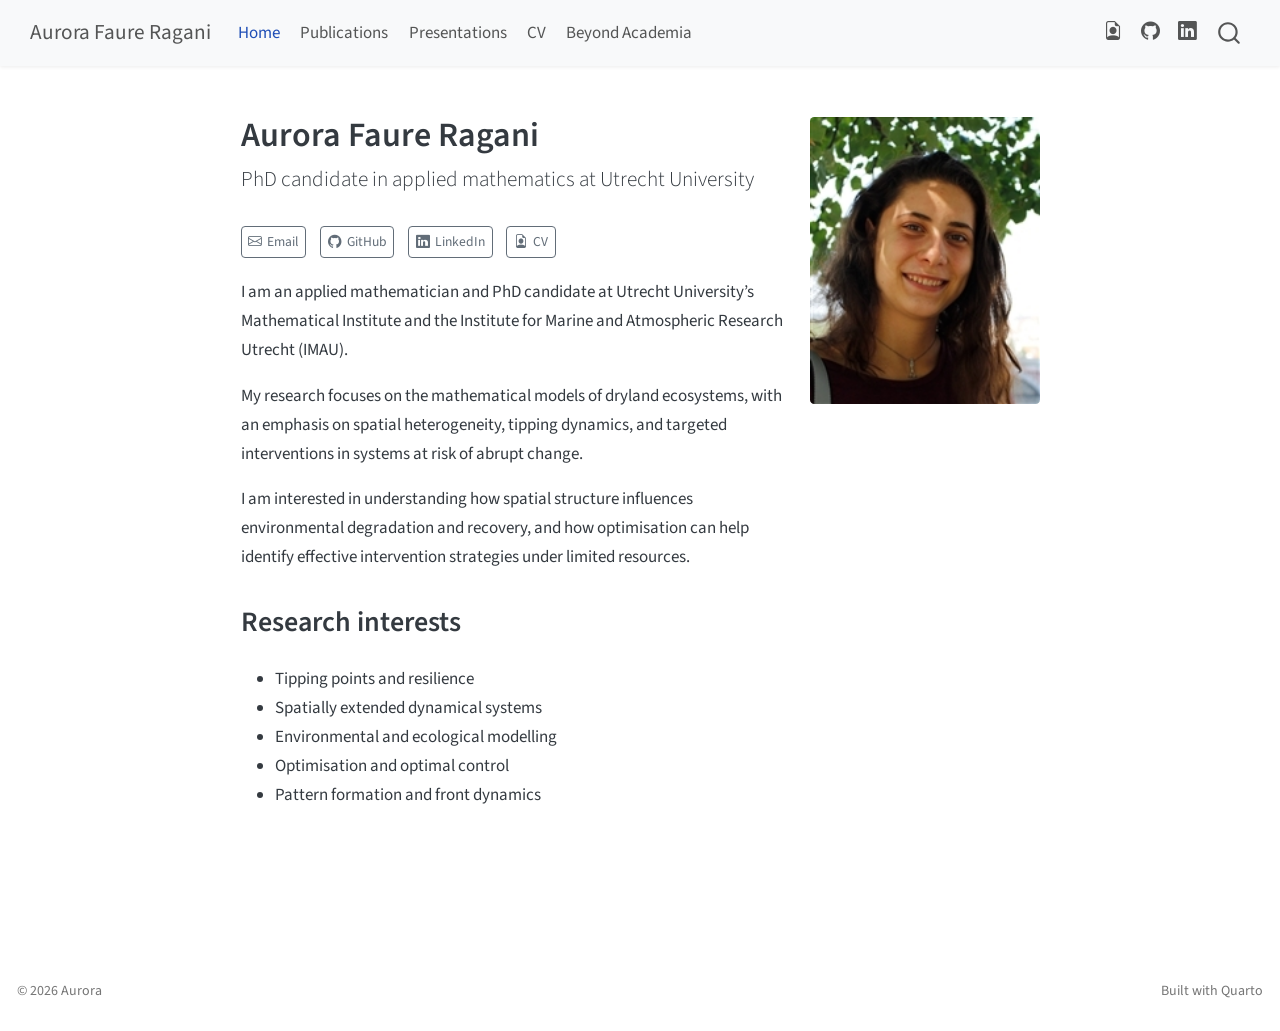
==== commit 3a22d6a7: "Built site for gh-pages" ====
--- a/index.html
+++ b/index.html
@@ -103,6 +103,10 @@
   <li class="nav-item">
     <a class="nav-link" href="./presentations.html"> 
 <span class="menu-text">Presentations</span></a>
+  </li>  
+  <li class="nav-item">
+    <a class="nav-link" href="./cv.html"> 
+<span class="menu-text">CV</span></a>
   </li>  
   <li class="nav-item">
     <a class="nav-link" href="./beyond-academia.html"> 
